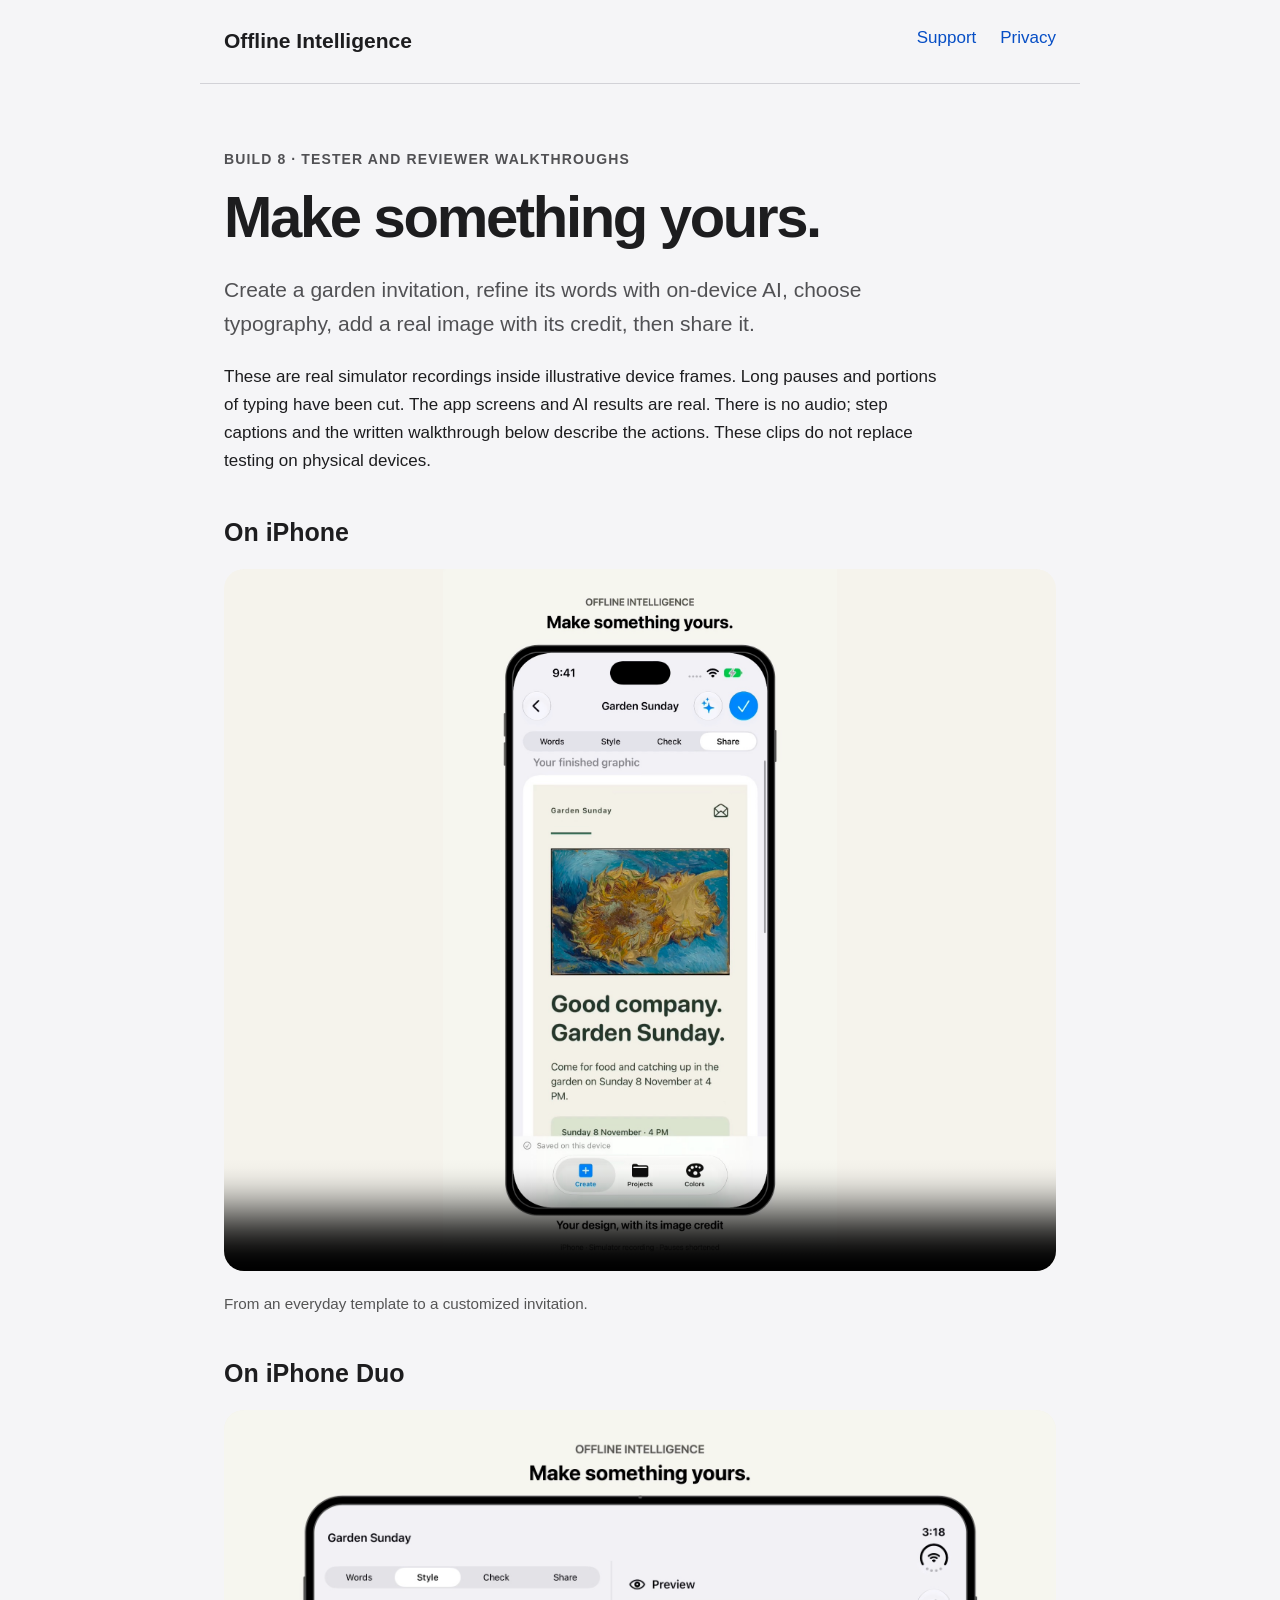
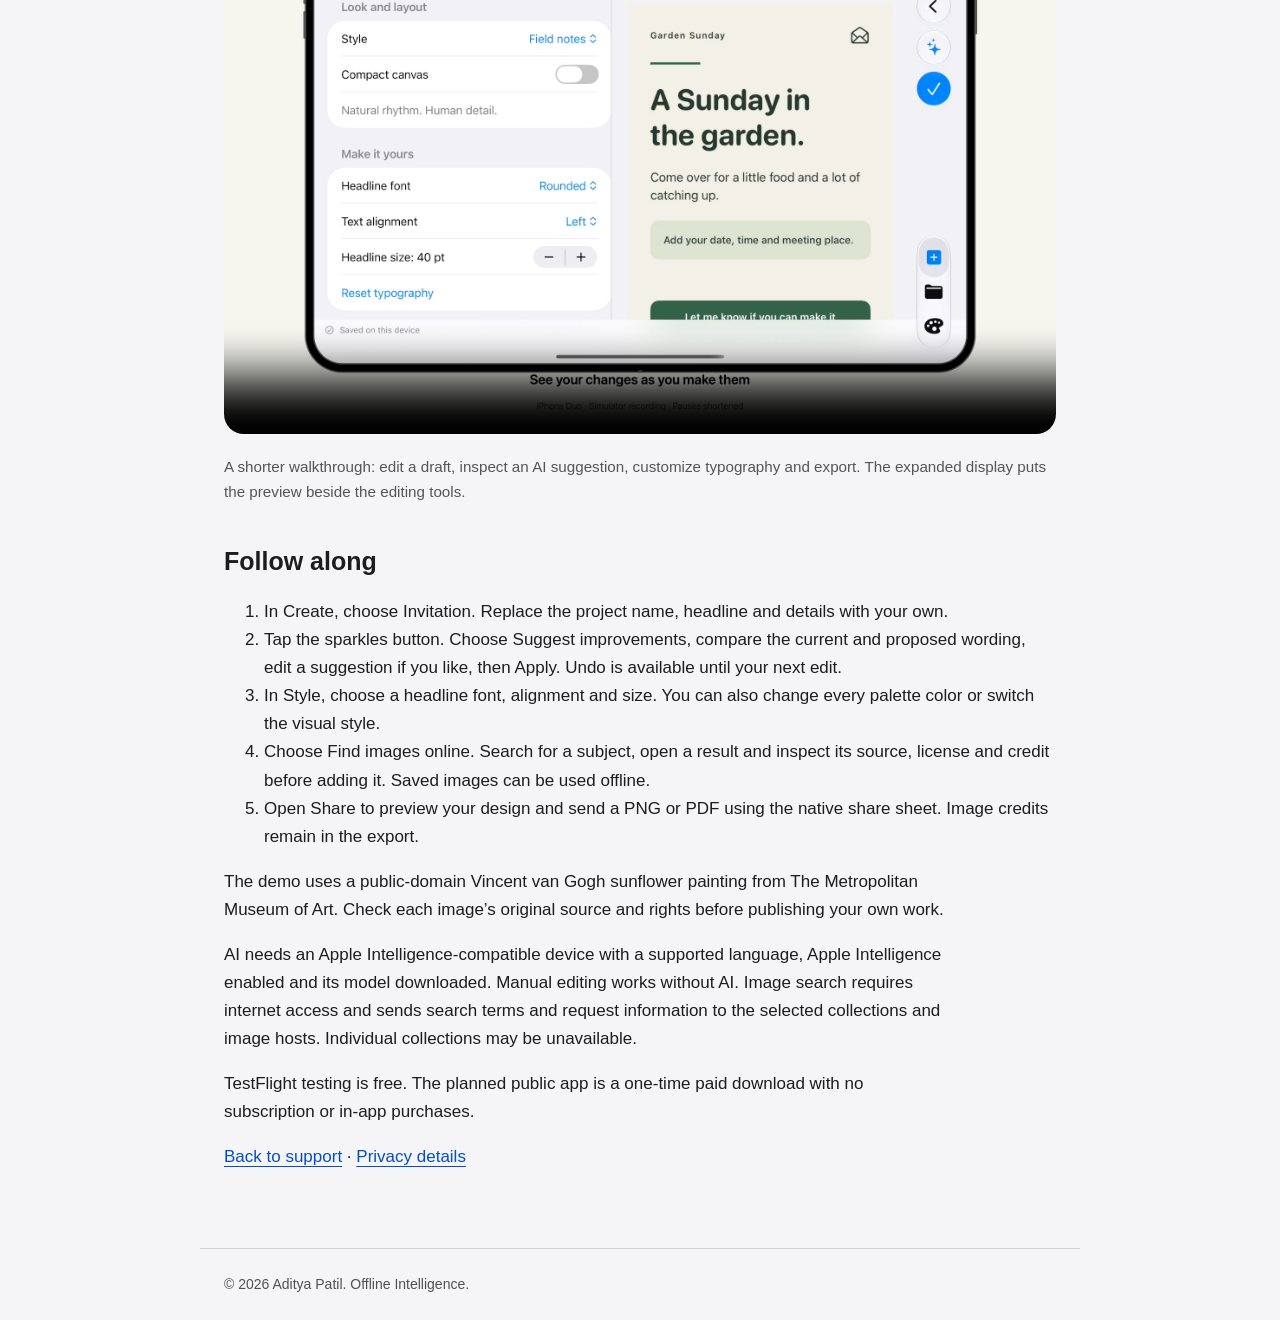
==== demos.html @ 021ef041 "Publish build 8 iPhone and Duo walkthroughs and customization help" ====
<!doctype html><html lang="en"><head><meta charset="utf-8"><meta name="viewport" content="width=device-width, initial-scale=1"><title>Creation demos — Offline Intelligence</title><meta name="description" content="Watch an invitation take shape on iPhone and iPhone Duo: edit, use on-device AI, customize typography, add a credited image and share."><link rel="stylesheet" href="style.css"><style>video{display:block;width:100%;max-height:78vh;background:#f5f3ec;border-radius:20px;margin:20px 0}figure{margin:28px 0}figcaption{color:#555;font-size:.95rem}</style></head><body><a class="skip" href="#content">Skip to content</a><header><a class="brand" href="index.html">Offline Intelligence</a><nav aria-label="Main"><a href="index.html">Support</a><a href="privacy.html">Privacy</a></nav></header><main id="content"><p class="tag">Build 8 · Tester and reviewer walkthroughs</p><h1>Make something yours.</h1><p class="intro">Create a garden invitation, refine its words with on-device AI, choose typography, add a real image with its credit, then share it.</p><p>These are real simulator recordings inside illustrative device frames. Long pauses and portions of typing have been cut. The app screens and AI results are real. There is no audio; step captions and the written walkthrough below describe the actions. These clips do not replace testing on physical devices.</p><figure><h2>On iPhone</h2><video controls playsinline preload="none" poster="iphone-poster.jpg"><source src="iphone.mp4" type="video/mp4">Your browser cannot play this video. <a href="iphone.mp4">Download the iPhone demo</a>.</video><figcaption>From an everyday template to a customized invitation.</figcaption></figure><figure><h2>On iPhone Duo</h2><video controls playsinline preload="none" poster="duo-poster.jpg"><source src="duo.mp4" type="video/mp4">Your browser cannot play this video. <a href="duo.mp4">Download the Duo demo</a>.</video><figcaption>A shorter walkthrough: edit a draft, inspect an AI suggestion, customize typography and export. The expanded display puts the preview beside the editing tools.</figcaption></figure><section><h2>Follow along</h2><ol><li>In Create, choose Invitation. Replace the project name, headline and details with your own.</li><li>Tap the sparkles button. Choose Suggest improvements, compare the current and proposed wording, edit a suggestion if you like, then Apply. Undo is available until your next edit.</li><li>In Style, choose a headline font, alignment and size. You can also change every palette color or switch the visual style.</li><li>Choose Find images online. Search for a subject, open a result and inspect its source, license and credit before adding it. Saved images can be used offline.</li><li>Open Share to preview your design and send a PNG or PDF using the native share sheet. Image credits remain in the export.</li></ol><p>The demo uses a public-domain Vincent van Gogh sunflower painting from The Metropolitan Museum of Art. Check each image’s original source and rights before publishing your own work.</p><p>AI needs an Apple Intelligence-compatible device with a supported language, Apple Intelligence enabled and its model downloaded. Manual editing works without AI. Image search requires internet access and sends search terms and request information to the selected collections and image hosts. Individual collections may be unavailable.</p><p>TestFlight testing is free. The planned public app is a one-time paid download with no subscription or in-app purchases.</p></section><p><a href="index.html">Back to support</a> · <a href="privacy.html">Privacy details</a></p></main><footer>© 2026 Aditya Patil. Offline Intelligence.</footer></body></html>
---- style.css ----
*{box-sizing:border-box}html{color-scheme:light dark}body{margin:0;background:#f5f5f7;color:#1d1d1f;font:17px/1.65 -apple-system,BlinkMacSystemFont,"Segoe UI",sans-serif}header,main,footer{max-width:880px;margin:auto;padding:24px}header{display:flex;justify-content:space-between;gap:20px;flex-wrap:wrap;border-bottom:1px solid #d2d2d7}nav{display:flex;gap:24px}a{color:#064ec5;text-underline-offset:4px}header a{text-decoration:none}.brand{font-size:21px;font-weight:700;color:inherit}main{padding-top:50px;padding-bottom:60px}h1{font-size:clamp(36px,7vw,58px);line-height:1.1;letter-spacing:-.04em;margin:0 0 24px;max-width:700px}h2{font-size:25px;line-height:1.25;margin-top:42px}p{max-width:720px}.intro{font-size:21px;color:#515154}.tag{font-size:14px;font-weight:600;letter-spacing:.08em;text-transform:uppercase;color:#515154}.steps{padding-left:24px}.steps li{padding:8px 0}section{scroll-margin-top:24px}.contact{background:#fff;padding:24px;border-radius:18px;margin-top:32px;overflow-wrap:anywhere}.contact h2{margin-top:0}details{padding:20px 0;border-bottom:1px solid #d2d2d7}summary{font-weight:600;cursor:pointer}footer{font-size:14px;color:#515154;border-top:1px solid #d2d2d7}.skip{position:absolute;left:-9999px}.skip:focus{left:16px;top:10px;background:#fff;padding:12px}:focus-visible{outline:3px solid #007aff;outline-offset:5px}@media(prefers-color-scheme:dark){body{background:#141416;color:#f5f5f7}.intro,.tag,footer{color:#b6b6bf}a{color:#93bcff}.contact{background:#222226}header,footer,details{border-color:#414149}}
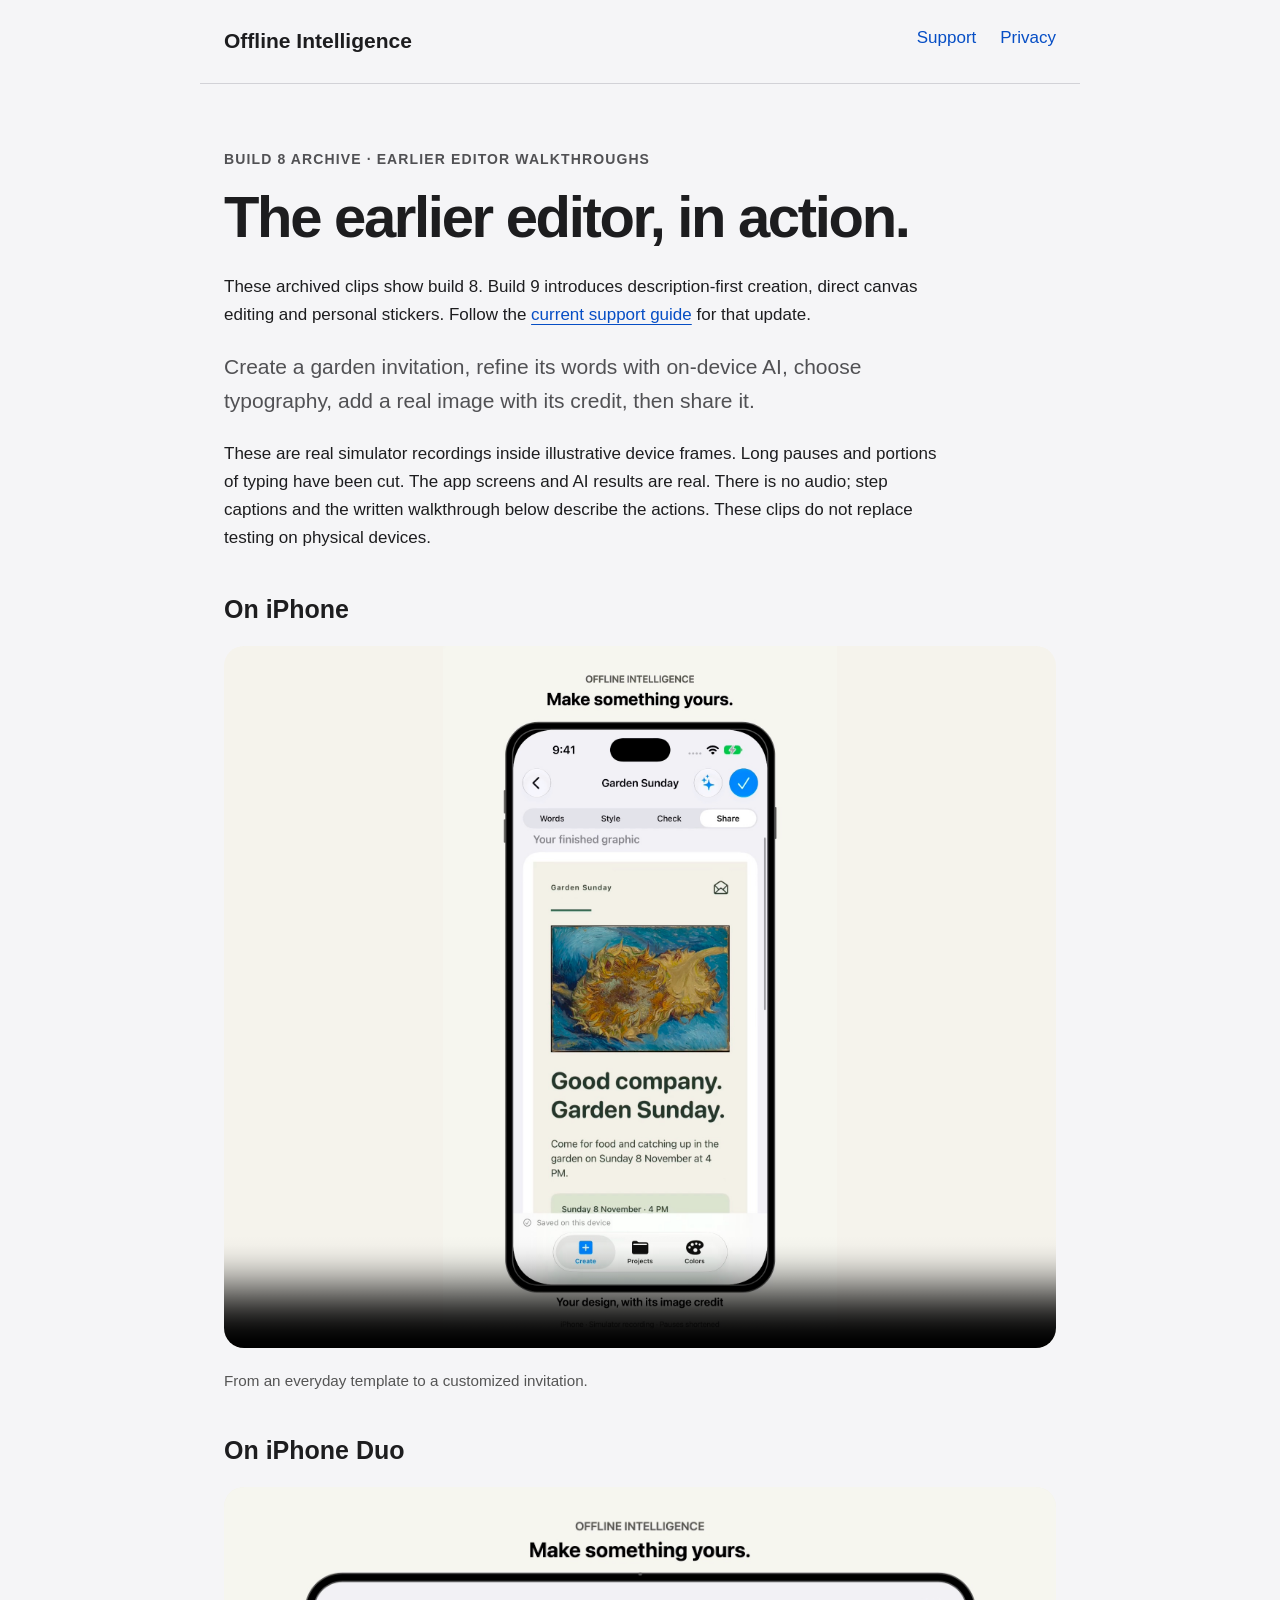
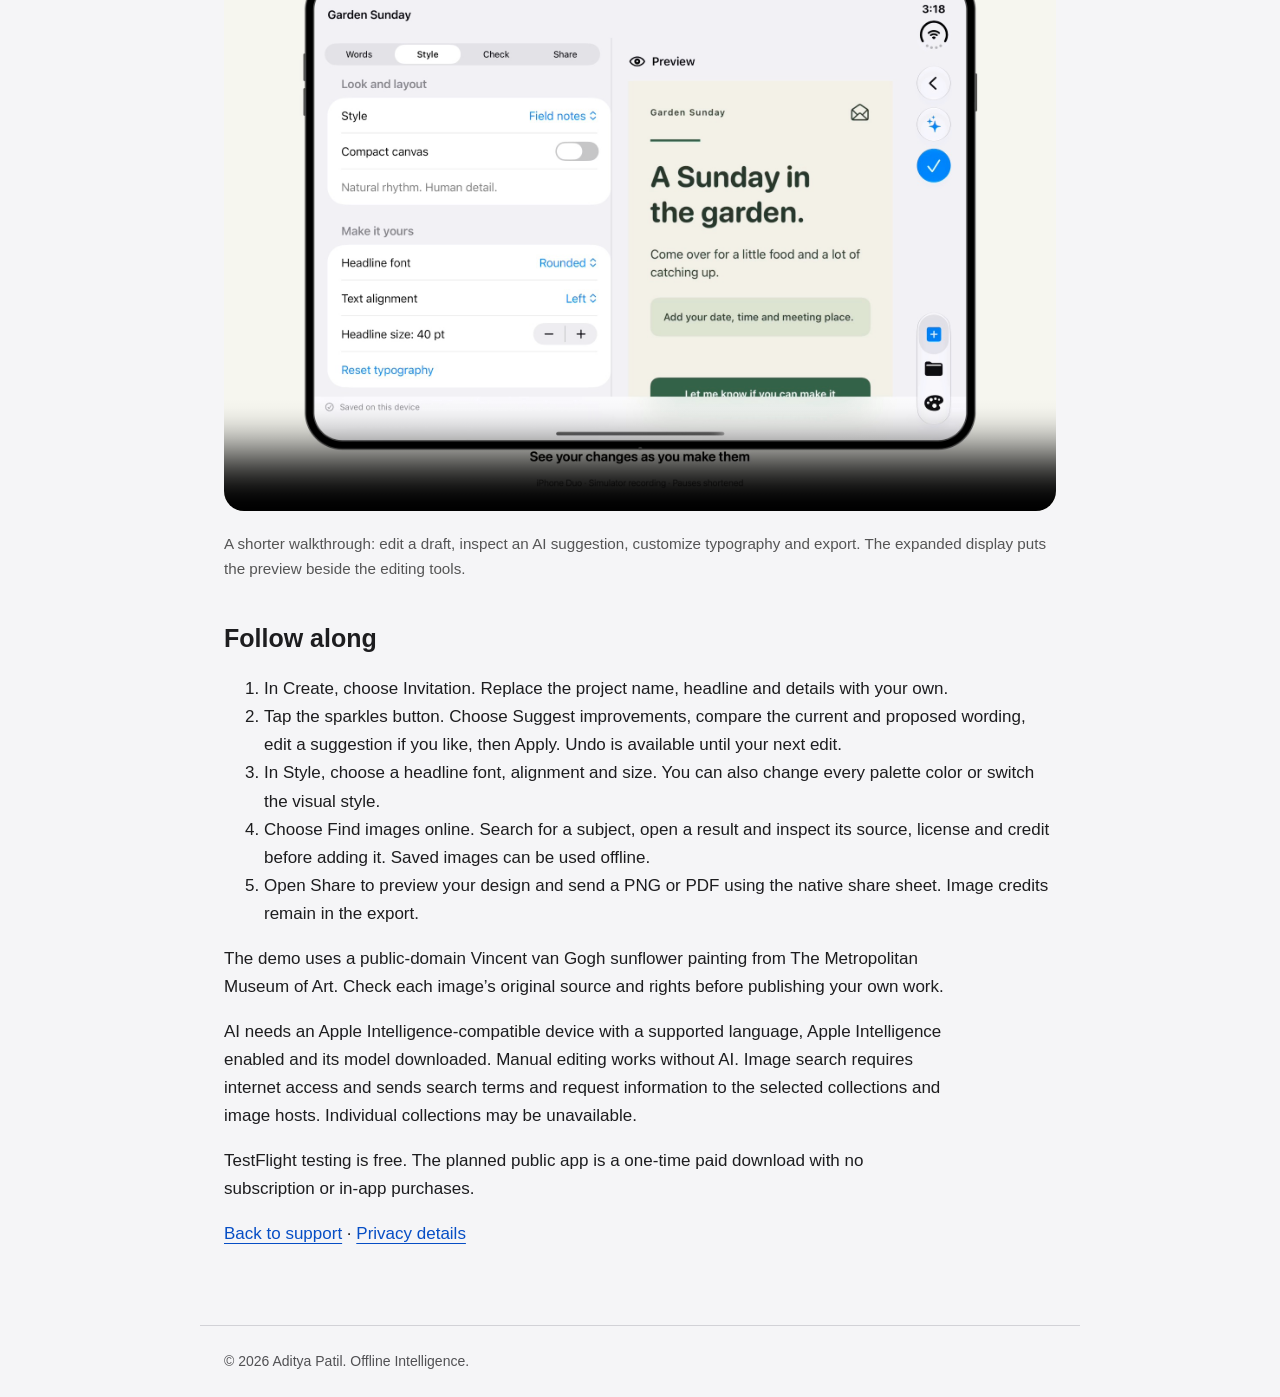
==== commit 4b8e3daf: "Document build 9 creation, personal stickers and optional Apple image processing" ====
--- a/demos.html
+++ b/demos.html
@@ -1 +1 @@
-<!doctype html><html lang="en"><head><meta charset="utf-8"><meta name="viewport" content="width=device-width, initial-scale=1"><title>Creation demos — Offline Intelligence</title><meta name="description" content="Watch an invitation take shape on iPhone and iPhone Duo: edit, use on-device AI, customize typography, add a credited image and share."><link rel="stylesheet" href="style.css"><style>video{display:block;width:100%;max-height:78vh;background:#f5f3ec;border-radius:20px;margin:20px 0}figure{margin:28px 0}figcaption{color:#555;font-size:.95rem}</style></head><body><a class="skip" href="#content">Skip to content</a><header><a class="brand" href="index.html">Offline Intelligence</a><nav aria-label="Main"><a href="index.html">Support</a><a href="privacy.html">Privacy</a></nav></header><main id="content"><p class="tag">Build 8 · Tester and reviewer walkthroughs</p><h1>Make something yours.</h1><p class="intro">Create a garden invitation, refine its words with on-device AI, choose typography, add a real image with its credit, then share it.</p><p>These are real simulator recordings inside illustrative device frames. Long pauses and portions of typing have been cut. The app screens and AI results are real. There is no audio; step captions and the written walkthrough below describe the actions. These clips do not replace testing on physical devices.</p><figure><h2>On iPhone</h2><video controls playsinline preload="none" poster="iphone-poster.jpg"><source src="iphone.mp4" type="video/mp4">Your browser cannot play this video. <a href="iphone.mp4">Download the iPhone demo</a>.</video><figcaption>From an everyday template to a customized invitation.</figcaption></figure><figure><h2>On iPhone Duo</h2><video controls playsinline preload="none" poster="duo-poster.jpg"><source src="duo.mp4" type="video/mp4">Your browser cannot play this video. <a href="duo.mp4">Download the Duo demo</a>.</video><figcaption>A shorter walkthrough: edit a draft, inspect an AI suggestion, customize typography and export. The expanded display puts the preview beside the editing tools.</figcaption></figure><section><h2>Follow along</h2><ol><li>In Create, choose Invitation. Replace the project name, headline and details with your own.</li><li>Tap the sparkles button. Choose Suggest improvements, compare the current and proposed wording, edit a suggestion if you like, then Apply. Undo is available until your next edit.</li><li>In Style, choose a headline font, alignment and size. You can also change every palette color or switch the visual style.</li><li>Choose Find images online. Search for a subject, open a result and inspect its source, license and credit before adding it. Saved images can be used offline.</li><li>Open Share to preview your design and send a PNG or PDF using the native share sheet. Image credits remain in the export.</li></ol><p>The demo uses a public-domain Vincent van Gogh sunflower painting from The Metropolitan Museum of Art. Check each image’s original source and rights before publishing your own work.</p><p>AI needs an Apple Intelligence-compatible device with a supported language, Apple Intelligence enabled and its model downloaded. Manual editing works without AI. Image search requires internet access and sends search terms and request information to the selected collections and image hosts. Individual collections may be unavailable.</p><p>TestFlight testing is free. The planned public app is a one-time paid download with no subscription or in-app purchases.</p></section><p><a href="index.html">Back to support</a> · <a href="privacy.html">Privacy details</a></p></main><footer>© 2026 Aditya Patil. Offline Intelligence.</footer></body></html>
+<!doctype html><html lang="en"><head><meta charset="utf-8"><meta name="viewport" content="width=device-width, initial-scale=1"><title>Creation demos — Offline Intelligence</title><meta name="description" content="Watch an invitation take shape on iPhone and iPhone Duo: edit, use on-device AI, customize typography, add a credited image and share."><link rel="stylesheet" href="style.css"><style>video{display:block;width:100%;max-height:78vh;background:#f5f3ec;border-radius:20px;margin:20px 0}figure{margin:28px 0}figcaption{color:#555;font-size:.95rem}</style></head><body><a class="skip" href="#content">Skip to content</a><header><a class="brand" href="index.html">Offline Intelligence</a><nav aria-label="Main"><a href="index.html">Support</a><a href="privacy.html">Privacy</a></nav></header><main id="content"><p class="tag">Build 8 archive · Earlier editor walkthroughs</p><h1>The earlier editor, in action.</h1><p>These archived clips show build 8. Build 9 introduces description-first creation, direct canvas editing and personal stickers. Follow the <a href="index.html">current support guide</a> for that update.</p><p class="intro">Create a garden invitation, refine its words with on-device AI, choose typography, add a real image with its credit, then share it.</p><p>These are real simulator recordings inside illustrative device frames. Long pauses and portions of typing have been cut. The app screens and AI results are real. There is no audio; step captions and the written walkthrough below describe the actions. These clips do not replace testing on physical devices.</p><figure><h2>On iPhone</h2><video controls playsinline preload="none" poster="iphone-poster.jpg"><source src="iphone.mp4" type="video/mp4">Your browser cannot play this video. <a href="iphone.mp4">Download the iPhone demo</a>.</video><figcaption>From an everyday template to a customized invitation.</figcaption></figure><figure><h2>On iPhone Duo</h2><video controls playsinline preload="none" poster="duo-poster.jpg"><source src="duo.mp4" type="video/mp4">Your browser cannot play this video. <a href="duo.mp4">Download the Duo demo</a>.</video><figcaption>A shorter walkthrough: edit a draft, inspect an AI suggestion, customize typography and export. The expanded display puts the preview beside the editing tools.</figcaption></figure><section><h2>Follow along</h2><ol><li>In Create, choose Invitation. Replace the project name, headline and details with your own.</li><li>Tap the sparkles button. Choose Suggest improvements, compare the current and proposed wording, edit a suggestion if you like, then Apply. Undo is available until your next edit.</li><li>In Style, choose a headline font, alignment and size. You can also change every palette color or switch the visual style.</li><li>Choose Find images online. Search for a subject, open a result and inspect its source, license and credit before adding it. Saved images can be used offline.</li><li>Open Share to preview your design and send a PNG or PDF using the native share sheet. Image credits remain in the export.</li></ol><p>The demo uses a public-domain Vincent van Gogh sunflower painting from The Metropolitan Museum of Art. Check each image’s original source and rights before publishing your own work.</p><p>AI needs an Apple Intelligence-compatible device with a supported language, Apple Intelligence enabled and its model downloaded. Manual editing works without AI. Image search requires internet access and sends search terms and request information to the selected collections and image hosts. Individual collections may be unavailable.</p><p>TestFlight testing is free. The planned public app is a one-time paid download with no subscription or in-app purchases.</p></section><p><a href="index.html">Back to support</a> · <a href="privacy.html">Privacy details</a></p></main><footer>© 2026 Aditya Patil. Offline Intelligence.</footer></body></html>
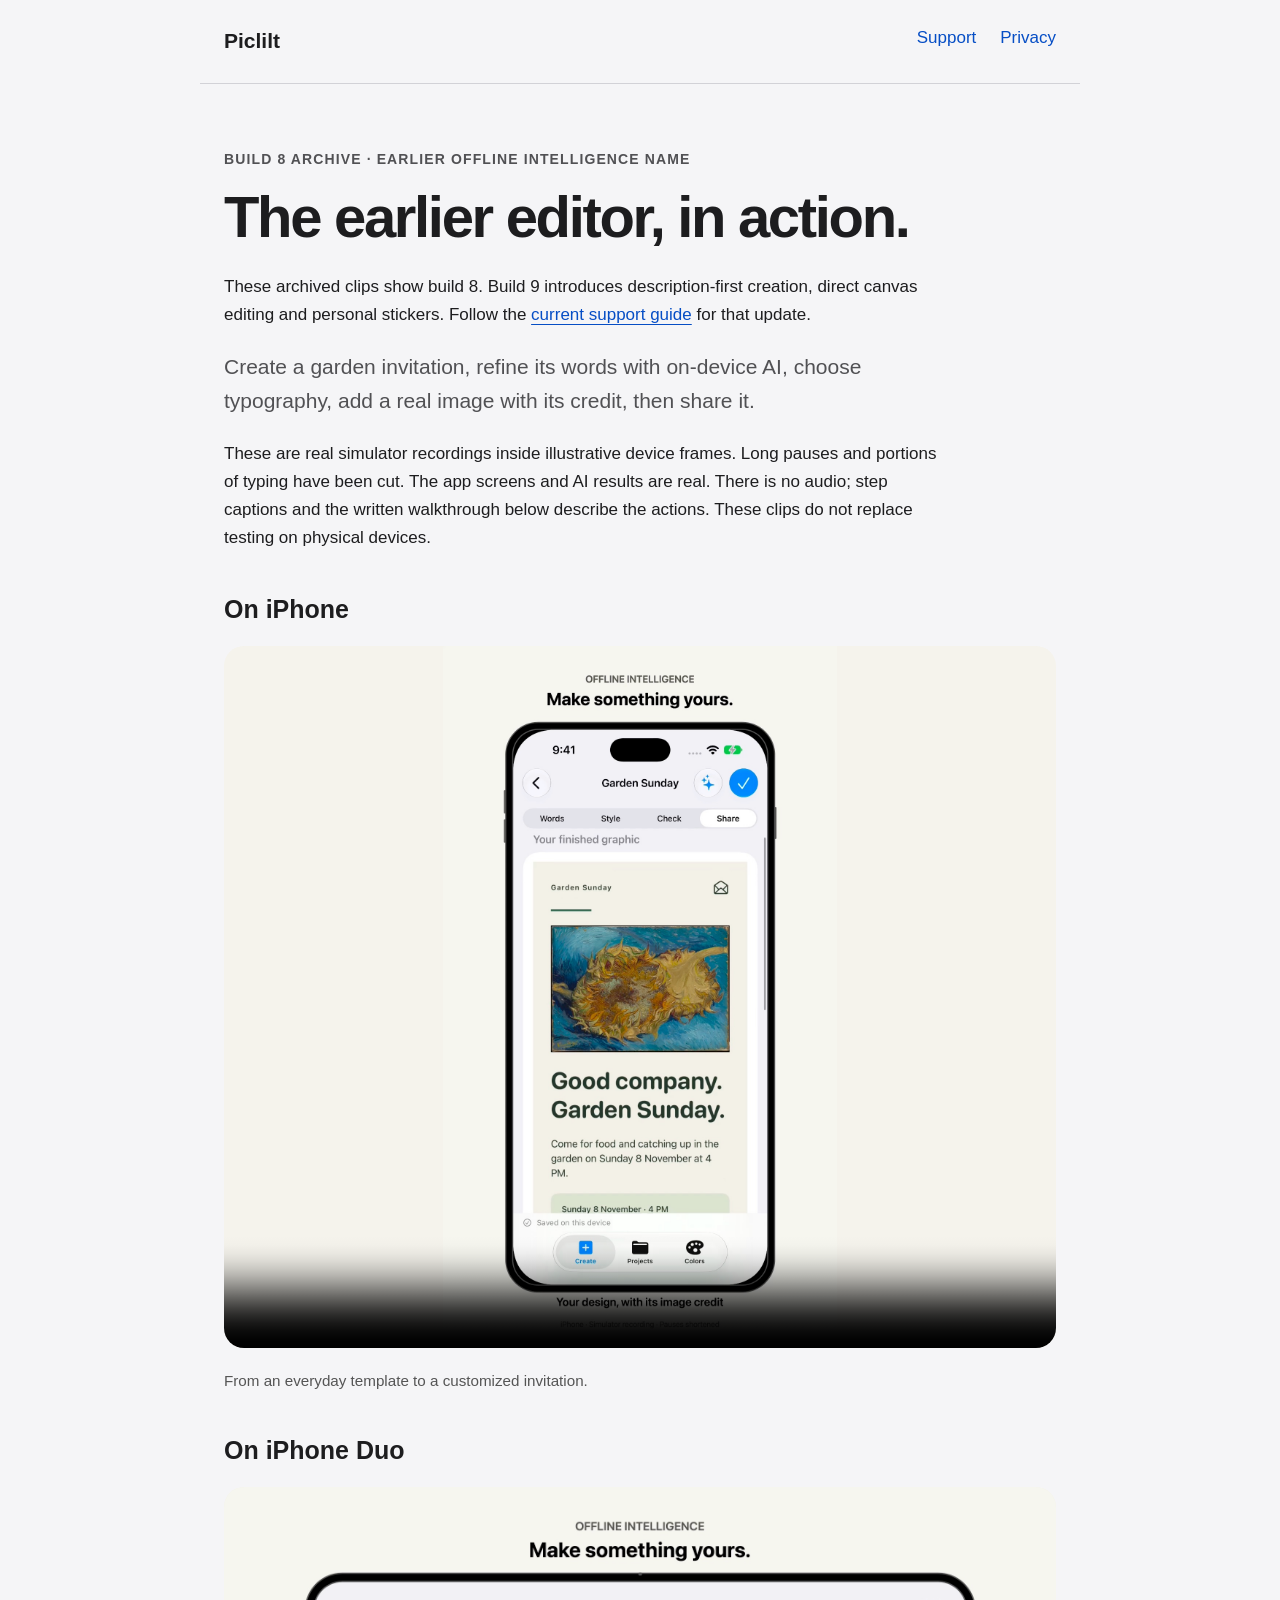
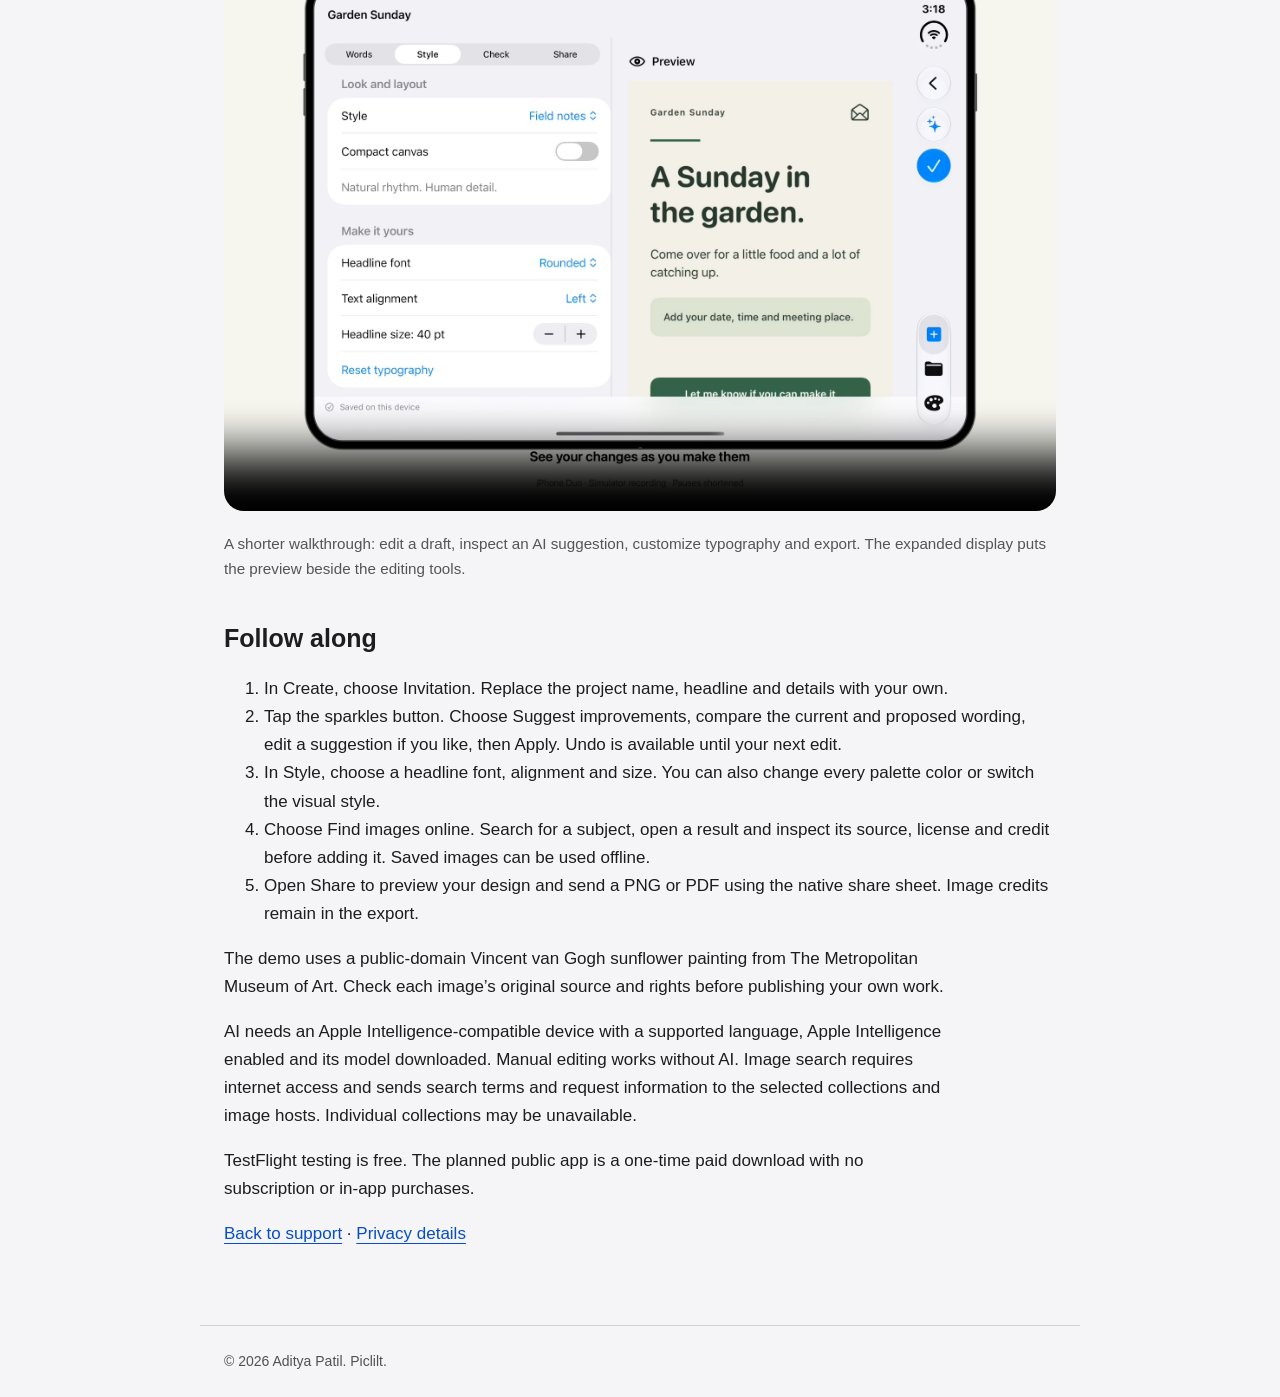
==== commit 54ba6b4a: "Rename app to Piclilt and clarify AI photo and sticker features" ====
--- a/demos.html
+++ b/demos.html
@@ -1 +1 @@
-<!doctype html><html lang="en"><head><meta charset="utf-8"><meta name="viewport" content="width=device-width, initial-scale=1"><title>Creation demos — Offline Intelligence</title><meta name="description" content="Watch an invitation take shape on iPhone and iPhone Duo: edit, use on-device AI, customize typography, add a credited image and share."><link rel="stylesheet" href="style.css"><style>video{display:block;width:100%;max-height:78vh;background:#f5f3ec;border-radius:20px;margin:20px 0}figure{margin:28px 0}figcaption{color:#555;font-size:.95rem}</style></head><body><a class="skip" href="#content">Skip to content</a><header><a class="brand" href="index.html">Offline Intelligence</a><nav aria-label="Main"><a href="index.html">Support</a><a href="privacy.html">Privacy</a></nav></header><main id="content"><p class="tag">Build 8 archive · Earlier editor walkthroughs</p><h1>The earlier editor, in action.</h1><p>These archived clips show build 8. Build 9 introduces description-first creation, direct canvas editing and personal stickers. Follow the <a href="index.html">current support guide</a> for that update.</p><p class="intro">Create a garden invitation, refine its words with on-device AI, choose typography, add a real image with its credit, then share it.</p><p>These are real simulator recordings inside illustrative device frames. Long pauses and portions of typing have been cut. The app screens and AI results are real. There is no audio; step captions and the written walkthrough below describe the actions. These clips do not replace testing on physical devices.</p><figure><h2>On iPhone</h2><video controls playsinline preload="none" poster="iphone-poster.jpg"><source src="iphone.mp4" type="video/mp4">Your browser cannot play this video. <a href="iphone.mp4">Download the iPhone demo</a>.</video><figcaption>From an everyday template to a customized invitation.</figcaption></figure><figure><h2>On iPhone Duo</h2><video controls playsinline preload="none" poster="duo-poster.jpg"><source src="duo.mp4" type="video/mp4">Your browser cannot play this video. <a href="duo.mp4">Download the Duo demo</a>.</video><figcaption>A shorter walkthrough: edit a draft, inspect an AI suggestion, customize typography and export. The expanded display puts the preview beside the editing tools.</figcaption></figure><section><h2>Follow along</h2><ol><li>In Create, choose Invitation. Replace the project name, headline and details with your own.</li><li>Tap the sparkles button. Choose Suggest improvements, compare the current and proposed wording, edit a suggestion if you like, then Apply. Undo is available until your next edit.</li><li>In Style, choose a headline font, alignment and size. You can also change every palette color or switch the visual style.</li><li>Choose Find images online. Search for a subject, open a result and inspect its source, license and credit before adding it. Saved images can be used offline.</li><li>Open Share to preview your design and send a PNG or PDF using the native share sheet. Image credits remain in the export.</li></ol><p>The demo uses a public-domain Vincent van Gogh sunflower painting from The Metropolitan Museum of Art. Check each image’s original source and rights before publishing your own work.</p><p>AI needs an Apple Intelligence-compatible device with a supported language, Apple Intelligence enabled and its model downloaded. Manual editing works without AI. Image search requires internet access and sends search terms and request information to the selected collections and image hosts. Individual collections may be unavailable.</p><p>TestFlight testing is free. The planned public app is a one-time paid download with no subscription or in-app purchases.</p></section><p><a href="index.html">Back to support</a> · <a href="privacy.html">Privacy details</a></p></main><footer>© 2026 Aditya Patil. Offline Intelligence.</footer></body></html>
+<!doctype html><html lang="en"><head><meta charset="utf-8"><meta name="viewport" content="width=device-width, initial-scale=1"><title>Creation demos — Piclilt</title><meta name="description" content="Watch an invitation take shape on iPhone and iPhone Duo: edit, use on-device AI, customize typography, add a credited image and share."><link rel="stylesheet" href="style.css"><style>video{display:block;width:100%;max-height:78vh;background:#f5f3ec;border-radius:20px;margin:20px 0}figure{margin:28px 0}figcaption{color:#555;font-size:.95rem}</style></head><body><a class="skip" href="#content">Skip to content</a><header><a class="brand" href="index.html">Piclilt</a><nav aria-label="Main"><a href="index.html">Support</a><a href="privacy.html">Privacy</a></nav></header><main id="content"><p class="tag">Build 8 archive · Earlier Offline Intelligence name</p><h1>The earlier editor, in action.</h1><p>These archived clips show build 8. Build 9 introduces description-first creation, direct canvas editing and personal stickers. Follow the <a href="index.html">current support guide</a> for that update.</p><p class="intro">Create a garden invitation, refine its words with on-device AI, choose typography, add a real image with its credit, then share it.</p><p>These are real simulator recordings inside illustrative device frames. Long pauses and portions of typing have been cut. The app screens and AI results are real. There is no audio; step captions and the written walkthrough below describe the actions. These clips do not replace testing on physical devices.</p><figure><h2>On iPhone</h2><video controls playsinline preload="none" poster="iphone-poster.jpg"><source src="iphone.mp4" type="video/mp4">Your browser cannot play this video. <a href="iphone.mp4">Download the iPhone demo</a>.</video><figcaption>From an everyday template to a customized invitation.</figcaption></figure><figure><h2>On iPhone Duo</h2><video controls playsinline preload="none" poster="duo-poster.jpg"><source src="duo.mp4" type="video/mp4">Your browser cannot play this video. <a href="duo.mp4">Download the Duo demo</a>.</video><figcaption>A shorter walkthrough: edit a draft, inspect an AI suggestion, customize typography and export. The expanded display puts the preview beside the editing tools.</figcaption></figure><section><h2>Follow along</h2><ol><li>In Create, choose Invitation. Replace the project name, headline and details with your own.</li><li>Tap the sparkles button. Choose Suggest improvements, compare the current and proposed wording, edit a suggestion if you like, then Apply. Undo is available until your next edit.</li><li>In Style, choose a headline font, alignment and size. You can also change every palette color or switch the visual style.</li><li>Choose Find images online. Search for a subject, open a result and inspect its source, license and credit before adding it. Saved images can be used offline.</li><li>Open Share to preview your design and send a PNG or PDF using the native share sheet. Image credits remain in the export.</li></ol><p>The demo uses a public-domain Vincent van Gogh sunflower painting from The Metropolitan Museum of Art. Check each image’s original source and rights before publishing your own work.</p><p>AI needs an Apple Intelligence-compatible device with a supported language, Apple Intelligence enabled and its model downloaded. Manual editing works without AI. Image search requires internet access and sends search terms and request information to the selected collections and image hosts. Individual collections may be unavailable.</p><p>TestFlight testing is free. The planned public app is a one-time paid download with no subscription or in-app purchases.</p></section><p><a href="index.html">Back to support</a> · <a href="privacy.html">Privacy details</a></p></main><footer>© 2026 Aditya Patil. Piclilt.</footer></body></html>
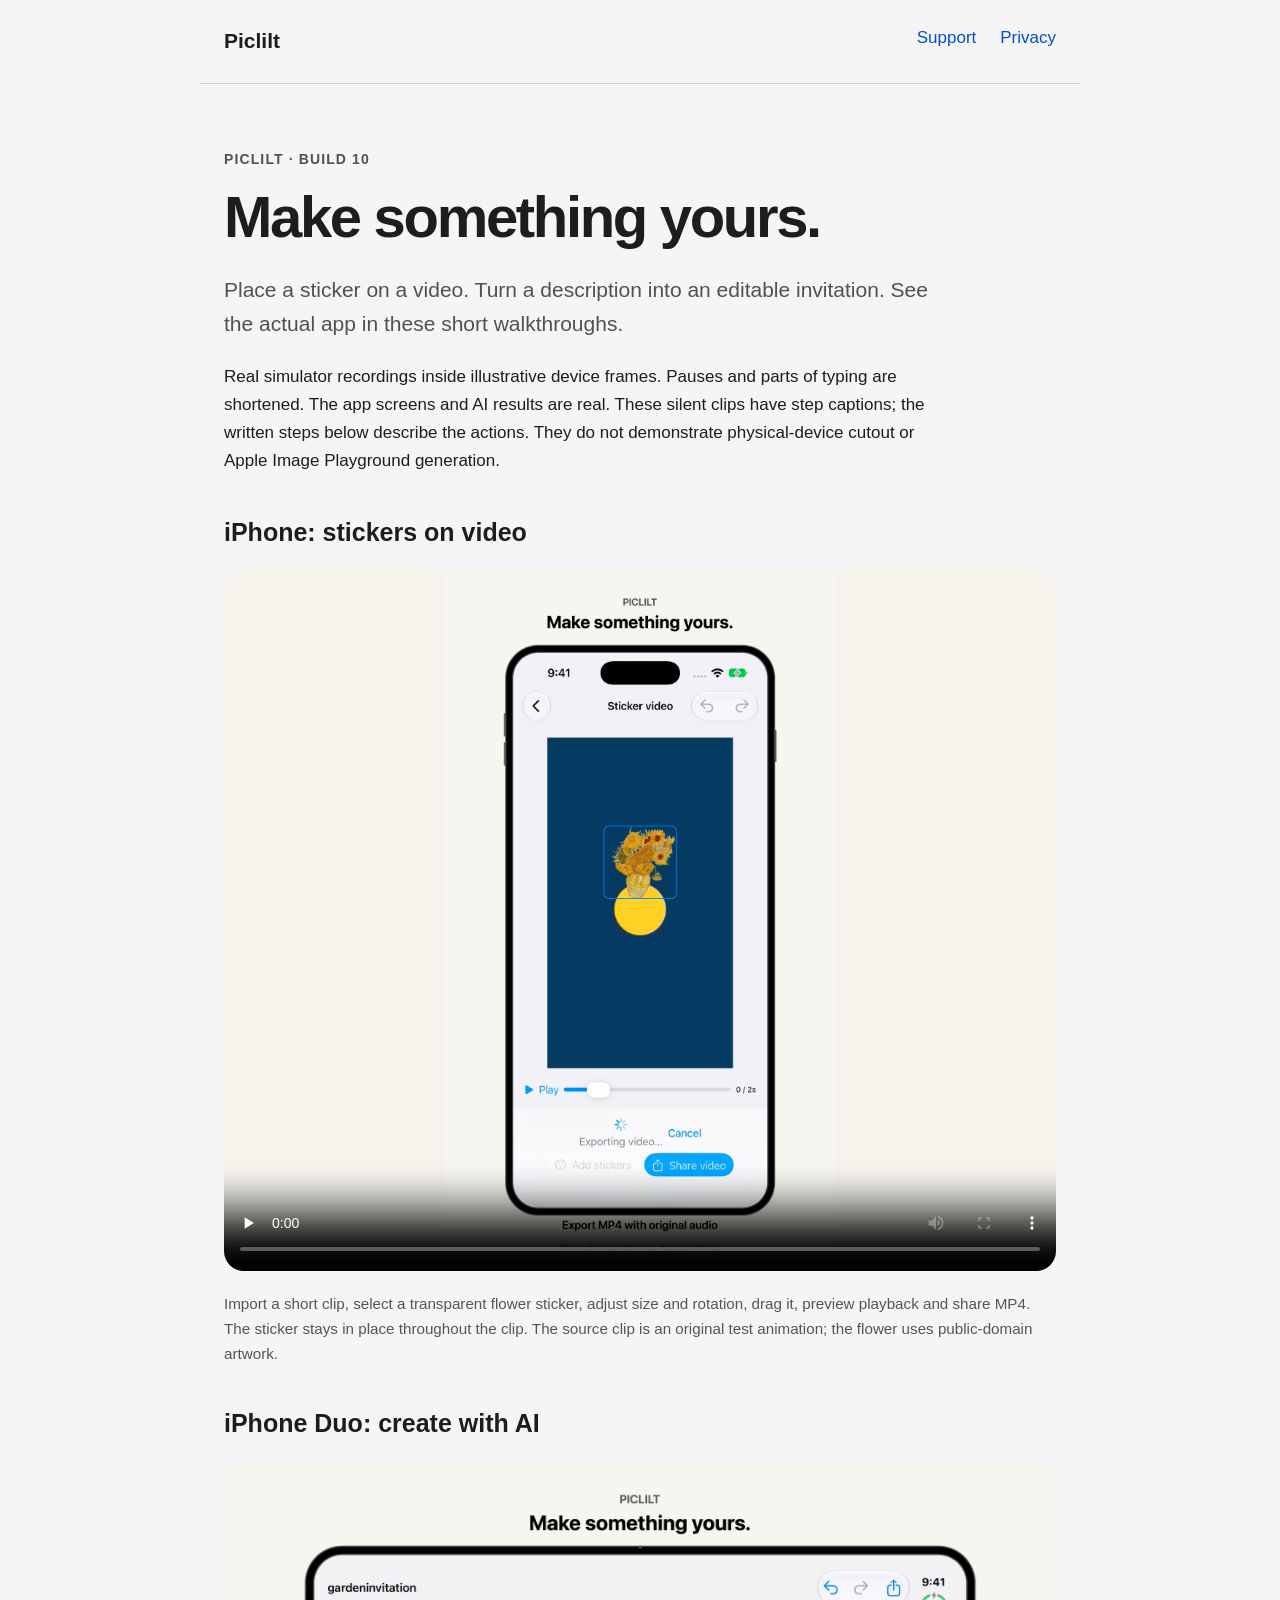
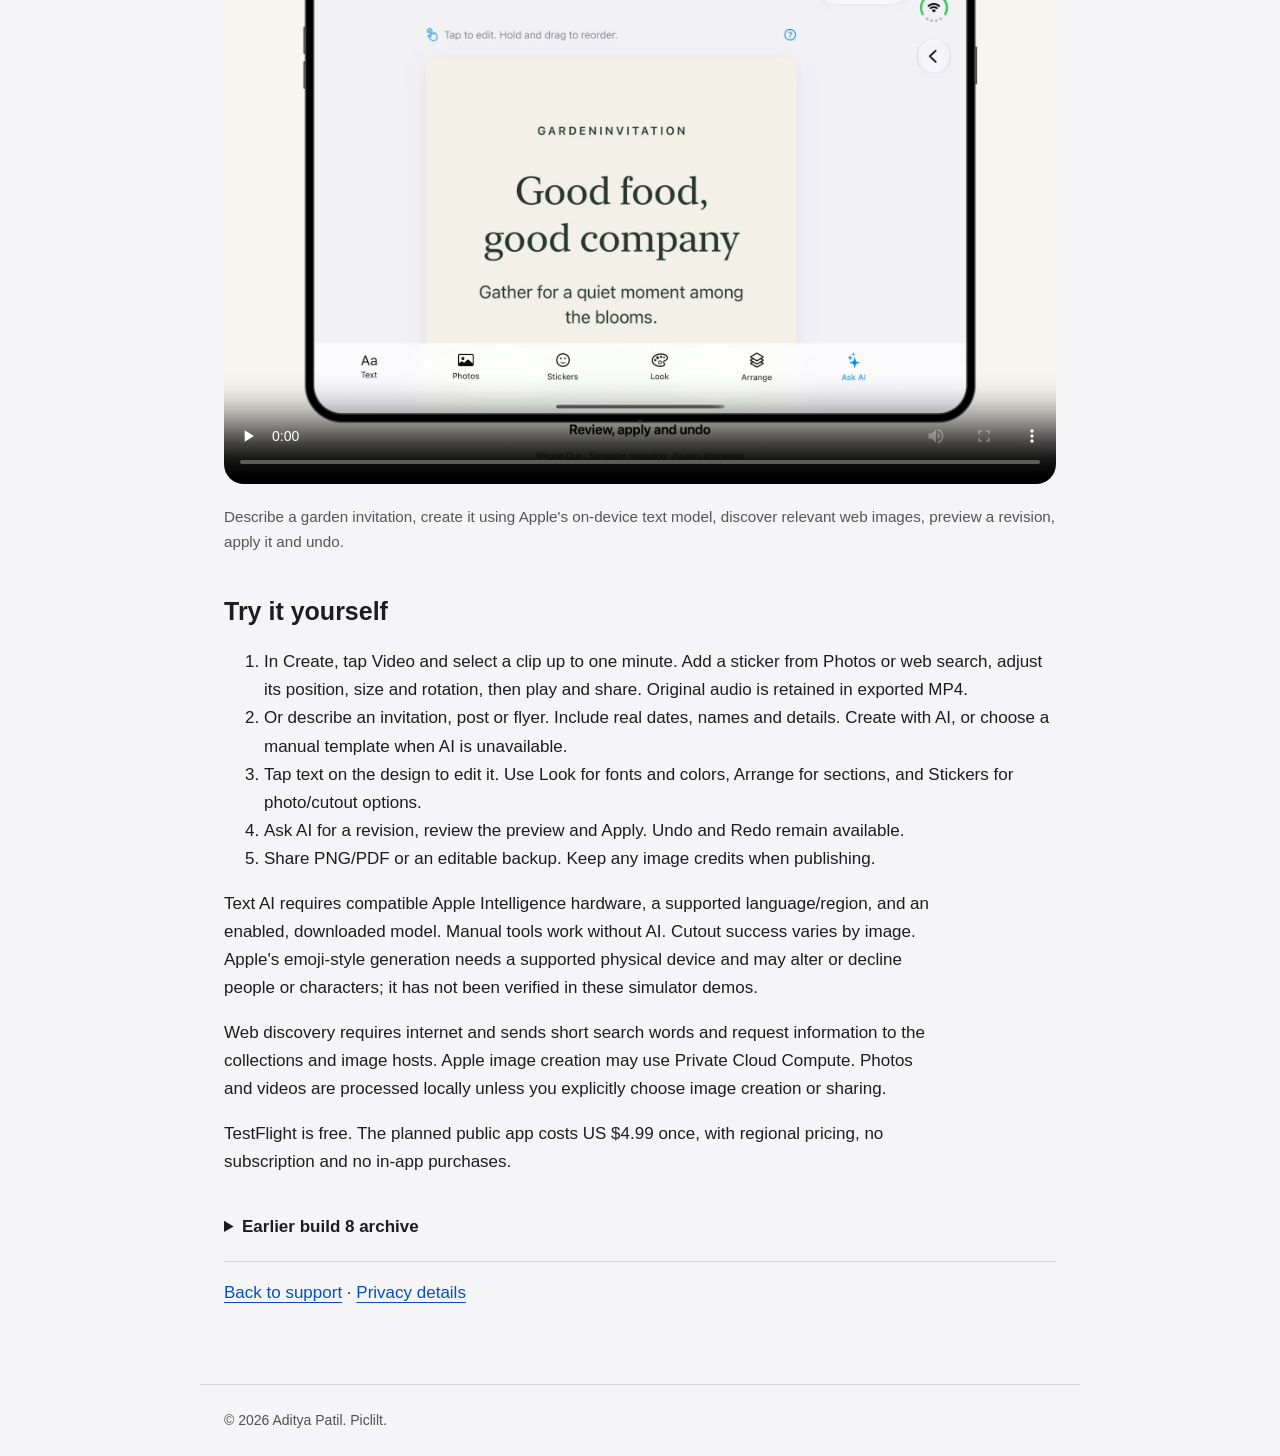
==== commit 627e1a29: "Document Piclilt build 10 video editing and real walkthroughs" ====
--- a/demos.html
+++ b/demos.html
@@ -1 +1 @@
-<!doctype html><html lang="en"><head><meta charset="utf-8"><meta name="viewport" content="width=device-width, initial-scale=1"><title>Creation demos — Piclilt</title><meta name="description" content="Watch an invitation take shape on iPhone and iPhone Duo: edit, use on-device AI, customize typography, add a credited image and share."><link rel="stylesheet" href="style.css"><style>video{display:block;width:100%;max-height:78vh;background:#f5f3ec;border-radius:20px;margin:20px 0}figure{margin:28px 0}figcaption{color:#555;font-size:.95rem}</style></head><body><a class="skip" href="#content">Skip to content</a><header><a class="brand" href="index.html">Piclilt</a><nav aria-label="Main"><a href="index.html">Support</a><a href="privacy.html">Privacy</a></nav></header><main id="content"><p class="tag">Build 8 archive · Earlier Offline Intelligence name</p><h1>The earlier editor, in action.</h1><p>These archived clips show build 8. Build 9 introduces description-first creation, direct canvas editing and personal stickers. Follow the <a href="index.html">current support guide</a> for that update.</p><p class="intro">Create a garden invitation, refine its words with on-device AI, choose typography, add a real image with its credit, then share it.</p><p>These are real simulator recordings inside illustrative device frames. Long pauses and portions of typing have been cut. The app screens and AI results are real. There is no audio; step captions and the written walkthrough below describe the actions. These clips do not replace testing on physical devices.</p><figure><h2>On iPhone</h2><video controls playsinline preload="none" poster="iphone-poster.jpg"><source src="iphone.mp4" type="video/mp4">Your browser cannot play this video. <a href="iphone.mp4">Download the iPhone demo</a>.</video><figcaption>From an everyday template to a customized invitation.</figcaption></figure><figure><h2>On iPhone Duo</h2><video controls playsinline preload="none" poster="duo-poster.jpg"><source src="duo.mp4" type="video/mp4">Your browser cannot play this video. <a href="duo.mp4">Download the Duo demo</a>.</video><figcaption>A shorter walkthrough: edit a draft, inspect an AI suggestion, customize typography and export. The expanded display puts the preview beside the editing tools.</figcaption></figure><section><h2>Follow along</h2><ol><li>In Create, choose Invitation. Replace the project name, headline and details with your own.</li><li>Tap the sparkles button. Choose Suggest improvements, compare the current and proposed wording, edit a suggestion if you like, then Apply. Undo is available until your next edit.</li><li>In Style, choose a headline font, alignment and size. You can also change every palette color or switch the visual style.</li><li>Choose Find images online. Search for a subject, open a result and inspect its source, license and credit before adding it. Saved images can be used offline.</li><li>Open Share to preview your design and send a PNG or PDF using the native share sheet. Image credits remain in the export.</li></ol><p>The demo uses a public-domain Vincent van Gogh sunflower painting from The Metropolitan Museum of Art. Check each image’s original source and rights before publishing your own work.</p><p>AI needs an Apple Intelligence-compatible device with a supported language, Apple Intelligence enabled and its model downloaded. Manual editing works without AI. Image search requires internet access and sends search terms and request information to the selected collections and image hosts. Individual collections may be unavailable.</p><p>TestFlight testing is free. The planned public app is a one-time paid download with no subscription or in-app purchases.</p></section><p><a href="index.html">Back to support</a> · <a href="privacy.html">Privacy details</a></p></main><footer>© 2026 Aditya Patil. Piclilt.</footer></body></html>
+<!doctype html><html lang="en"><head><meta charset="utf-8"><meta name="viewport" content="width=device-width, initial-scale=1"><title>Creation demos — Piclilt</title><meta name="description" content="Real Piclilt build 10 walkthroughs: place stickers on a video on iPhone and create a design with on-device AI on iPhone Duo."><link rel="stylesheet" href="style.css"><style>video{display:block;width:100%;max-height:78vh;background:#f5f3ec;border-radius:20px;margin:20px 0}figure{margin:28px 0}figcaption{color:#555;font-size:.95rem}</style></head><body><a class="skip" href="#content">Skip to content</a><header><a class="brand" href="index.html">Piclilt</a><nav aria-label="Main"><a href="index.html">Support</a><a href="privacy.html">Privacy</a></nav></header><main id="content"><p class="tag">Piclilt · Build 10</p><h1>Make something yours.</h1><p class="intro">Place a sticker on a video. Turn a description into an editable invitation. See the actual app in these short walkthroughs.</p><p>Real simulator recordings inside illustrative device frames. Pauses and parts of typing are shortened. The app screens and AI results are real. These silent clips have step captions; the written steps below describe the actions. They do not demonstrate physical-device cutout or Apple Image Playground generation.</p><figure><h2>iPhone: stickers on video</h2><video controls playsinline preload="none" poster="iphone-video-poster.png"><source src="iPhone-video.mp4" type="video/mp4">Your browser cannot play this video. <a href="iPhone-video.mp4">Download the iPhone demo</a>.</video><figcaption>Import a short clip, select a transparent flower sticker, adjust size and rotation, drag it, preview playback and share MP4. The sticker stays in place throughout the clip. The source clip is an original test animation; the flower uses public-domain artwork.</figcaption></figure><figure><h2>iPhone Duo: create with AI</h2><video controls playsinline preload="none" poster="duo-ai-poster.png"><source src="Duo-AI.mp4" type="video/mp4">Your browser cannot play this video. <a href="Duo-AI.mp4">Download the Duo demo</a>.</video><figcaption>Describe a garden invitation, create it using Apple's on-device text model, discover relevant web images, preview a revision, apply it and undo.</figcaption></figure><section><h2>Try it yourself</h2><ol><li>In Create, tap Video and select a clip up to one minute. Add a sticker from Photos or web search, adjust its position, size and rotation, then play and share. Original audio is retained in exported MP4.</li><li>Or describe an invitation, post or flyer. Include real dates, names and details. Create with AI, or choose a manual template when AI is unavailable.</li><li>Tap text on the design to edit it. Use Look for fonts and colors, Arrange for sections, and Stickers for photo/cutout options.</li><li>Ask AI for a revision, review the preview and Apply. Undo and Redo remain available.</li><li>Share PNG/PDF or an editable backup. Keep any image credits when publishing.</li></ol><p>Text AI requires compatible Apple Intelligence hardware, a supported language/region, and an enabled, downloaded model. Manual tools work without AI. Cutout success varies by image. Apple's emoji-style generation needs a supported physical device and may alter or decline people or characters; it has not been verified in these simulator demos.</p><p>Web discovery requires internet and sends short search words and request information to the collections and image hosts. Apple image creation may use Private Cloud Compute. Photos and videos are processed locally unless you explicitly choose image creation or sharing.</p><p>TestFlight is free. The planned public app costs US $4.99 once, with regional pricing, no subscription and no in-app purchases.</p></section><details><summary>Earlier build 8 archive</summary><p>These show the old Offline Intelligence editor, not the current flow: <a href="iphone.mp4">iPhone</a> · <a href="duo.mp4">Duo</a>.</p></details><p><a href="index.html">Back to support</a> · <a href="privacy.html">Privacy details</a></p></main><footer>© 2026 Aditya Patil. Piclilt.</footer></body></html>
